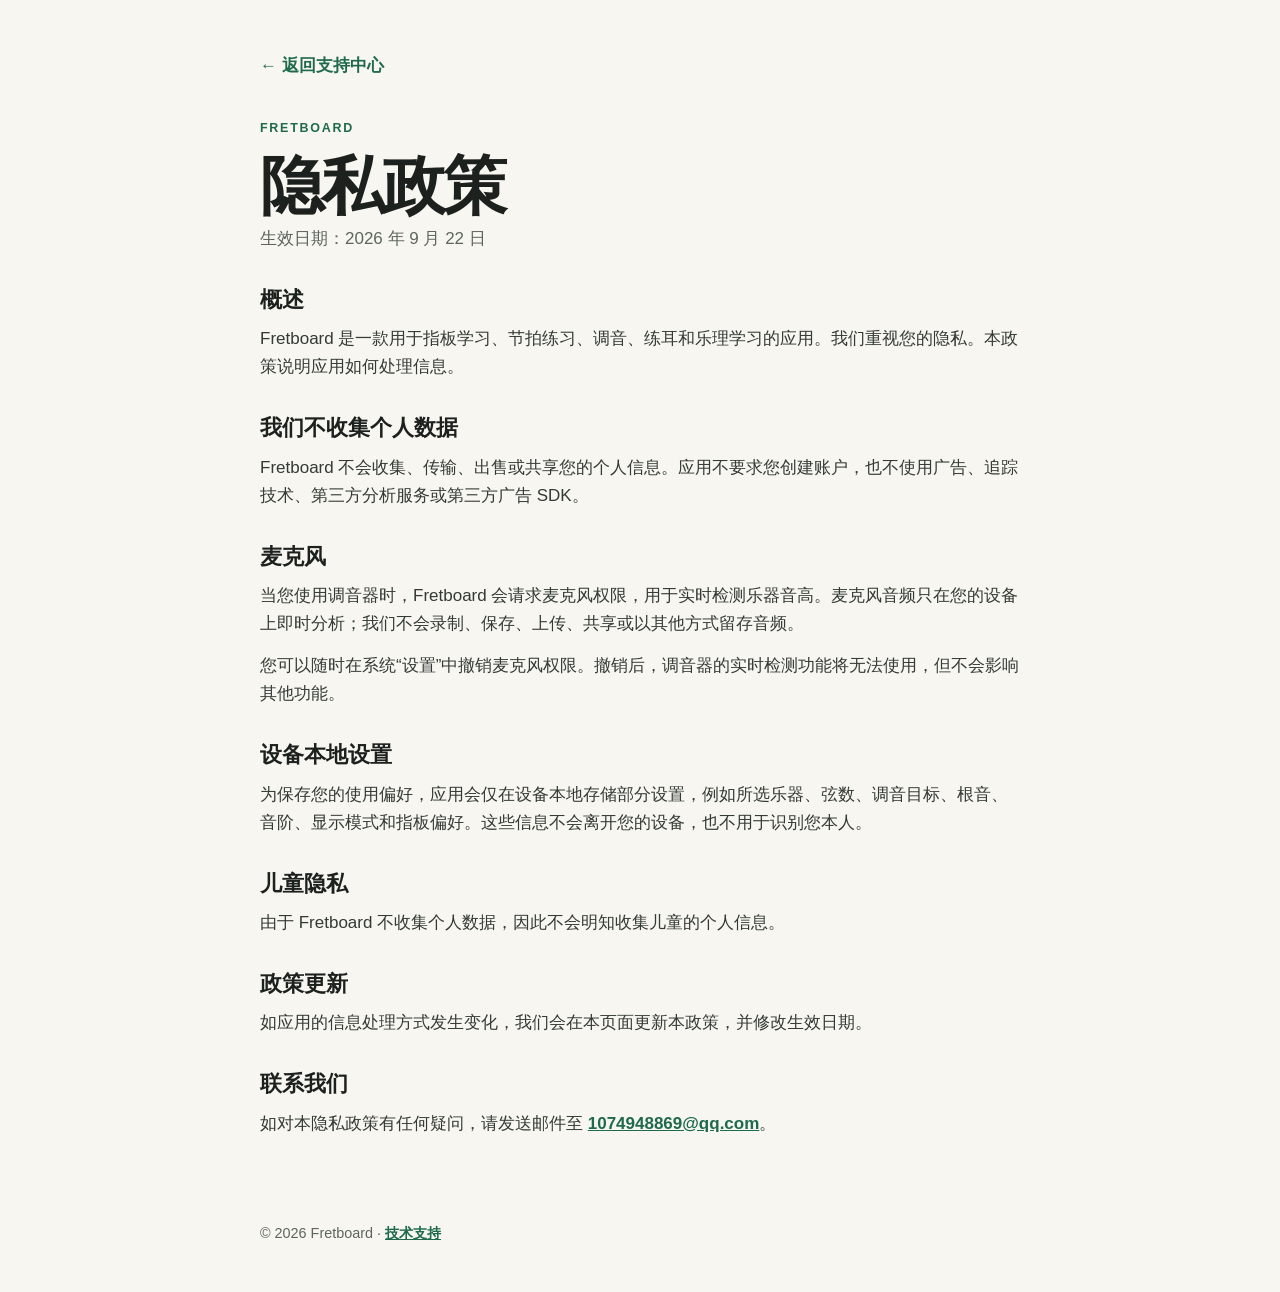
==== privacy.html @ 9cdc7169 "Add files via upload" ====
<!doctype html>
<html lang="zh-CN">
  <head>
    <meta charset="utf-8">
    <meta name="viewport" content="width=device-width, initial-scale=1">
    <meta name="description" content="Fretboard 隐私政策">
    <title>隐私政策 · Fretboard</title>
    <link rel="stylesheet" href="styles.css">
  </head>
  <body>
    <main class="container policy">
      <a class="back" href="index.html">← 返回支持中心</a>
      <p class="eyebrow">FRETBOARD</p>
      <h1>隐私政策</h1>
      <p class="updated">生效日期：2026 年 9 月 22 日</p>

      <section>
        <h2>概述</h2>
        <p>Fretboard 是一款用于指板学习、节拍练习、调音、练耳和乐理学习的应用。我们重视您的隐私。本政策说明应用如何处理信息。</p>
      </section>

      <section>
        <h2>我们不收集个人数据</h2>
        <p>Fretboard 不会收集、传输、出售或共享您的个人信息。应用不要求您创建账户，也不使用广告、追踪技术、第三方分析服务或第三方广告 SDK。</p>
      </section>

      <section>
        <h2>麦克风</h2>
        <p>当您使用调音器时，Fretboard 会请求麦克风权限，用于实时检测乐器音高。麦克风音频只在您的设备上即时分析；我们不会录制、保存、上传、共享或以其他方式留存音频。</p>
        <p>您可以随时在系统“设置”中撤销麦克风权限。撤销后，调音器的实时检测功能将无法使用，但不会影响其他功能。</p>
      </section>

      <section>
        <h2>设备本地设置</h2>
        <p>为保存您的使用偏好，应用会仅在设备本地存储部分设置，例如所选乐器、弦数、调音目标、根音、音阶、显示模式和指板偏好。这些信息不会离开您的设备，也不用于识别您本人。</p>
      </section>

      <section>
        <h2>儿童隐私</h2>
        <p>由于 Fretboard 不收集个人数据，因此不会明知收集儿童的个人信息。</p>
      </section>

      <section>
        <h2>政策更新</h2>
        <p>如应用的信息处理方式发生变化，我们会在本页面更新本政策，并修改生效日期。</p>
      </section>

      <section>
        <h2>联系我们</h2>
        <p>如对本隐私政策有任何疑问，请发送邮件至 <a href="mailto:1074948869@qq.com?subject=Fretboard%20隐私政策">1074948869@qq.com</a>。</p>
      </section>
    </main>

    <footer>© 2026 Fretboard · <a href="index.html">技术支持</a></footer>
  </body>
</html>
---- styles.css ----
:root {
  color-scheme: light;
  --ink: #1d211e;
  --muted: #5d655e;
  --paper: #f7f6f1;
  --card: #ffffff;
  --accent: #1f6a4d;
  --line: #d9ddd6;
}

* { box-sizing: border-box; }

body {
  margin: 0;
  color: var(--ink);
  background: var(--paper);
  font-family: -apple-system, BlinkMacSystemFont, "Segoe UI", sans-serif;
  font-size: 17px;
  line-height: 1.65;
}

.container { width: min(760px, calc(100% - 40px)); margin: 0 auto; }

.hero { padding: 88px 0 42px; }

.eyebrow {
  margin: 0 0 8px;
  color: var(--accent);
  font-size: .78rem;
  font-weight: 750;
  letter-spacing: .14em;
}

h1, h2 { line-height: 1.22; }
h1 { margin: 0; font-size: clamp(2.3rem, 8vw, 4rem); letter-spacing: -.045em; }
h2 { margin: 0 0 12px; font-size: 1.35rem; }
p { margin: 0 0 14px; }
.lead, .updated { color: var(--muted); }
.lead { font-size: 1.15rem; margin-top: 14px; }

.card {
  margin: 18px 0;
  padding: 28px;
  border: 1px solid var(--line);
  border-radius: 18px;
  background: var(--card);
}

a { color: var(--accent); font-weight: 650; }
.button {
  display: inline-block;
  padding: 10px 16px;
  border-radius: 9px;
  color: #fff;
  background: var(--accent);
  text-decoration: none;
}

details { padding: 13px 0; border-top: 1px solid var(--line); }
details:first-of-type { border-top: 0; padding-top: 0; }
summary { cursor: pointer; font-weight: 700; }
details p { margin: 10px 0 0; color: var(--muted); }

.policy { padding: 52px 0 22px; }
.policy h1 { margin-top: 4px; }
.policy section { margin: 34px 0; }
.policy section p { color: #343a35; }
.back { display: inline-block; margin-bottom: 38px; text-decoration: none; }

footer {
  width: min(760px, calc(100% - 40px));
  margin: 28px auto 46px;
  color: var(--muted);
  font-size: .9rem;
}

@media (max-width: 520px) {
  .hero { padding-top: 60px; }
  .card { padding: 22px; border-radius: 14px; }
  .policy { padding-top: 34px; }
}
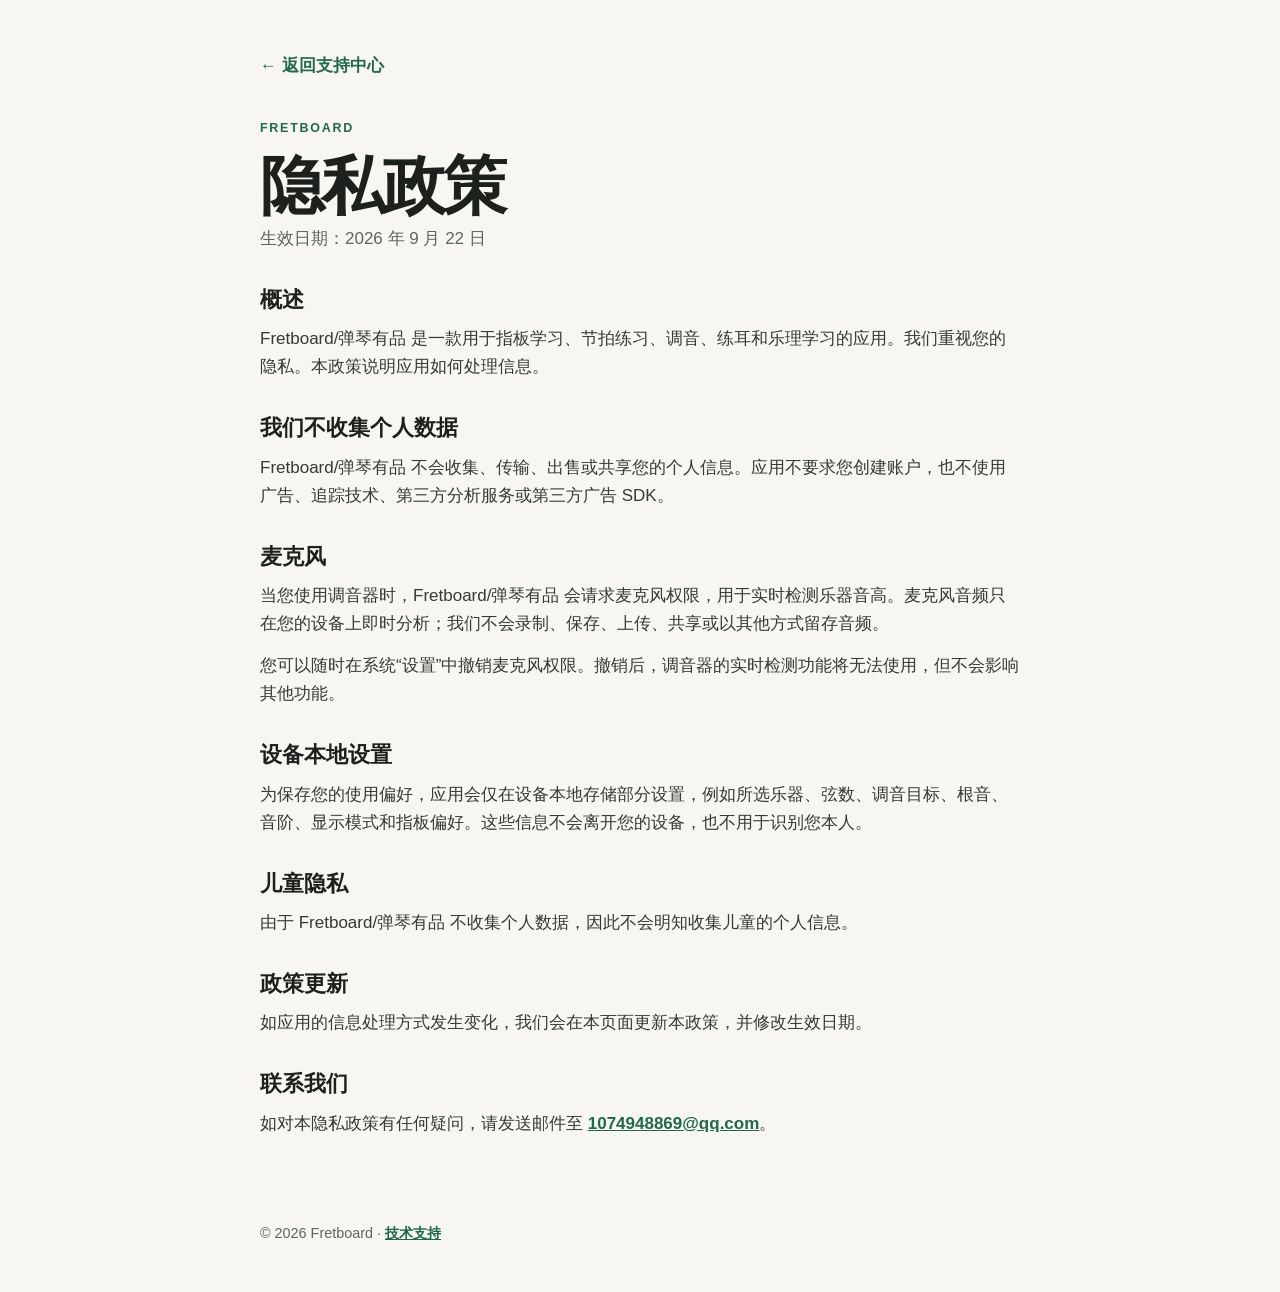
==== commit c785a353: "Update privacy.html" ====
--- a/privacy.html
+++ b/privacy.html
@@ -3,8 +3,8 @@
   <head>
     <meta charset="utf-8">
     <meta name="viewport" content="width=device-width, initial-scale=1">
-    <meta name="description" content="Fretboard 隐私政策">
-    <title>隐私政策 · Fretboard</title>
+    <meta name="description" content="Fretboard/弹琴有品 隐私政策">
+    <title>隐私政策 · Fretboard/弹琴有品</title>
     <link rel="stylesheet" href="styles.css">
   </head>
   <body>
@@ -16,17 +16,17 @@
 
       <section>
         <h2>概述</h2>
-        <p>Fretboard 是一款用于指板学习、节拍练习、调音、练耳和乐理学习的应用。我们重视您的隐私。本政策说明应用如何处理信息。</p>
+        <p>Fretboard/弹琴有品 是一款用于指板学习、节拍练习、调音、练耳和乐理学习的应用。我们重视您的隐私。本政策说明应用如何处理信息。</p>
       </section>
 
       <section>
         <h2>我们不收集个人数据</h2>
-        <p>Fretboard 不会收集、传输、出售或共享您的个人信息。应用不要求您创建账户，也不使用广告、追踪技术、第三方分析服务或第三方广告 SDK。</p>
+        <p>Fretboard/弹琴有品 不会收集、传输、出售或共享您的个人信息。应用不要求您创建账户，也不使用广告、追踪技术、第三方分析服务或第三方广告 SDK。</p>
       </section>
 
       <section>
         <h2>麦克风</h2>
-        <p>当您使用调音器时，Fretboard 会请求麦克风权限，用于实时检测乐器音高。麦克风音频只在您的设备上即时分析；我们不会录制、保存、上传、共享或以其他方式留存音频。</p>
+        <p>当您使用调音器时，Fretboard/弹琴有品 会请求麦克风权限，用于实时检测乐器音高。麦克风音频只在您的设备上即时分析；我们不会录制、保存、上传、共享或以其他方式留存音频。</p>
         <p>您可以随时在系统“设置”中撤销麦克风权限。撤销后，调音器的实时检测功能将无法使用，但不会影响其他功能。</p>
       </section>
 
@@ -37,7 +37,7 @@
 
       <section>
         <h2>儿童隐私</h2>
-        <p>由于 Fretboard 不收集个人数据，因此不会明知收集儿童的个人信息。</p>
+        <p>由于 Fretboard/弹琴有品 不收集个人数据，因此不会明知收集儿童的个人信息。</p>
       </section>
 
       <section>
